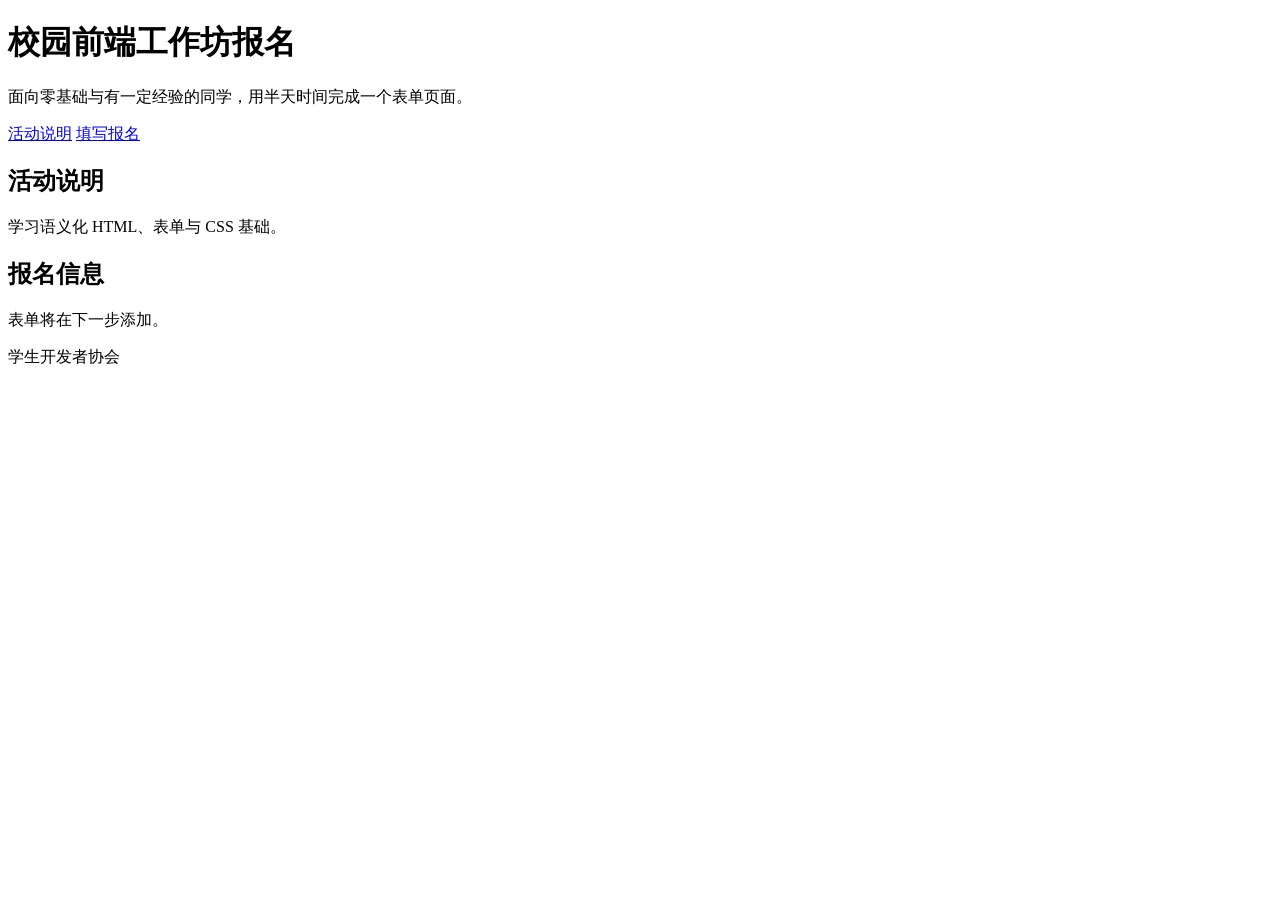
==== collect-form/index.html @ f502d07e "添加校园工作坊报名页语义骨架" ====
<!DOCTYPE html>
<html lang="zh-CN">
<head>
  <meta charset="UTF-8">
  <meta name="viewport" content="width=device-width, initial-scale=1.0">
  <title>校园前端工作坊报名</title>
</head>
<body>
  <header>
    <h1>校园前端工作坊报名</h1>
    <p>面向零基础与有一定经验的同学，用半天时间完成一个表单页面。</p>
  </header>
  <nav>
    <a href="#about">活动说明</a>
    <a href="#signup">填写报名</a>
  </nav>
  <main>
    <section id="about"><h2>活动说明</h2><p>学习语义化 HTML、表单与 CSS 基础。</p></section>
    <section id="signup"><h2>报名信息</h2><p>表单将在下一步添加。</p></section>
  </main>
  <footer><p>学生开发者协会</p></footer>
</body>
</html>
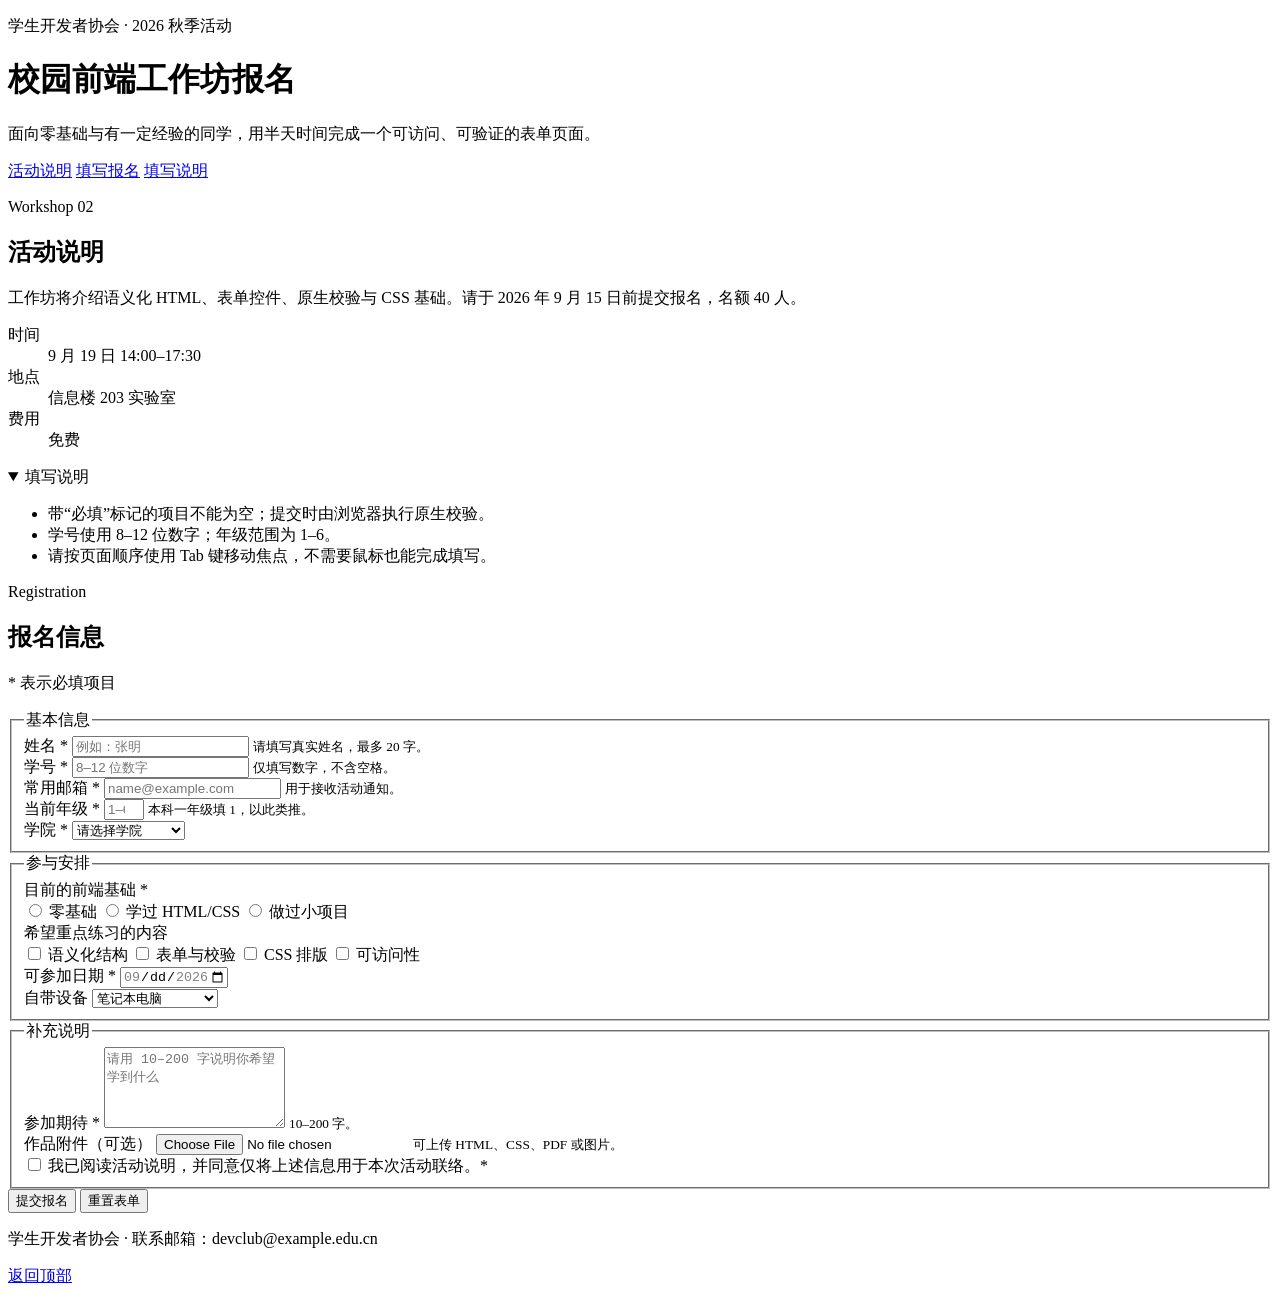
==== commit a72a85e5: "添加报名表单控件、分组与原生校验" ====
--- a/collect-form/index.html
+++ b/collect-form/index.html
@@ -3,21 +3,162 @@
 <head>
   <meta charset="UTF-8">
   <meta name="viewport" content="width=device-width, initial-scale=1.0">
+  <meta name="description" content="校园前端工作坊报名信息采集页">
   <title>校园前端工作坊报名</title>
+  <link rel="stylesheet" href="css/style.css">
 </head>
 <body>
-  <header>
+  <header class="site-header">
+    <p class="eyebrow">学生开发者协会 · 2026 秋季活动</p>
     <h1>校园前端工作坊报名</h1>
-    <p>面向零基础与有一定经验的同学，用半天时间完成一个表单页面。</p>
+    <p>面向零基础与有一定经验的同学，用半天时间完成一个可访问、可验证的表单页面。</p>
   </header>
-  <nav>
+
+  <nav aria-label="页面导航">
     <a href="#about">活动说明</a>
     <a href="#signup">填写报名</a>
+    <a href="#notes">填写说明</a>
   </nav>
+
   <main>
-    <section id="about"><h2>活动说明</h2><p>学习语义化 HTML、表单与 CSS 基础。</p></section>
-    <section id="signup"><h2>报名信息</h2><p>表单将在下一步添加。</p></section>
+    <section id="about" class="intro" aria-labelledby="about-title">
+      <div>
+        <p class="section-kicker">Workshop 02</p>
+        <h2 id="about-title">活动说明</h2>
+        <p>工作坊将介绍语义化 HTML、表单控件、原生校验与 CSS 基础。请于 2026 年 9 月 15 日前提交报名，名额 40 人。</p>
+      </div>
+      <dl class="facts">
+        <div><dt>时间</dt><dd>9 月 19 日 14:00–17:30</dd></div>
+        <div><dt>地点</dt><dd>信息楼 203 实验室</dd></div>
+        <div><dt>费用</dt><dd>免费</dd></div>
+      </dl>
+    </section>
+
+    <section id="notes" aria-labelledby="notes-title">
+      <details open>
+        <summary id="notes-title">填写说明</summary>
+        <ul>
+          <li>带“必填”标记的项目不能为空；提交时由浏览器执行原生校验。</li>
+          <li>学号使用 8–12 位数字；年级范围为 1–6。</li>
+          <li>请按页面顺序使用 Tab 键移动焦点，不需要鼠标也能完成填写。</li>
+        </ul>
+      </details>
+    </section>
+
+    <section id="signup" aria-labelledby="signup-title">
+      <p class="section-kicker">Registration</p>
+      <h2 id="signup-title">报名信息</h2>
+      <p class="required-note"><span aria-hidden="true">*</span> 表示必填项目</p>
+
+      <form action="#" method="get">
+        <fieldset>
+          <legend>基本信息</legend>
+          <div class="form-grid">
+            <div class="field">
+              <label for="student-name">姓名 <span aria-hidden="true">*</span></label>
+              <input type="text" id="student-name" name="student_name" placeholder="例如：张明" autocomplete="name" maxlength="20" required>
+              <small>请填写真实姓名，最多 20 字。</small>
+            </div>
+
+            <div class="field">
+              <label for="student-id">学号 <span aria-hidden="true">*</span></label>
+              <input type="text" id="student-id" name="student_id" inputmode="numeric" placeholder="8–12 位数字" pattern="[0-9]{8,12}" title="请输入 8 至 12 位数字学号" required>
+              <small>仅填写数字，不含空格。</small>
+            </div>
+
+            <div class="field">
+              <label for="email">常用邮箱 <span aria-hidden="true">*</span></label>
+              <input type="email" id="email" name="email" placeholder="name@example.com" autocomplete="email" required>
+              <small>用于接收活动通知。</small>
+            </div>
+
+            <div class="field">
+              <label for="grade">当前年级 <span aria-hidden="true">*</span></label>
+              <input type="number" id="grade" name="grade" min="1" max="6" placeholder="1–6" required>
+              <small>本科一年级填 1，以此类推。</small>
+            </div>
+
+            <div class="field full-width">
+              <label for="college">学院 <span aria-hidden="true">*</span></label>
+              <select id="college" name="college" required>
+                <option value="">请选择学院</option>
+                <option value="information">信息学院</option>
+                <option value="software">软件学院</option>
+                <option value="math">数学与统计学院</option>
+                <option value="other">其他学院</option>
+              </select>
+            </div>
+          </div>
+        </fieldset>
+
+        <fieldset>
+          <legend>参与安排</legend>
+          <div class="field">
+            <span class="field-label">目前的前端基础 <span aria-hidden="true">*</span></span>
+            <div class="options">
+              <label><input type="radio" name="experience" value="beginner" required> 零基础</label>
+              <label><input type="radio" name="experience" value="basic"> 学过 HTML/CSS</label>
+              <label><input type="radio" name="experience" value="project"> 做过小项目</label>
+            </div>
+          </div>
+
+          <div class="field">
+            <span class="field-label">希望重点练习的内容</span>
+            <div class="options">
+              <label><input type="checkbox" name="interest" value="semantic"> 语义化结构</label>
+              <label><input type="checkbox" name="interest" value="form"> 表单与校验</label>
+              <label><input type="checkbox" name="interest" value="css"> CSS 排版</label>
+              <label><input type="checkbox" name="interest" value="accessibility"> 可访问性</label>
+            </div>
+          </div>
+
+          <div class="form-grid">
+            <div class="field">
+              <label for="preferred-date">可参加日期 <span aria-hidden="true">*</span></label>
+              <input type="date" id="preferred-date" name="preferred_date" min="2026-09-12" max="2026-09-30" required>
+            </div>
+
+            <div class="field">
+              <label for="device">自带设备</label>
+              <select id="device" name="device">
+                <option value="laptop">笔记本电脑</option>
+                <option value="shared">需要借用机房设备</option>
+              </select>
+            </div>
+          </div>
+        </fieldset>
+
+        <fieldset>
+          <legend>补充说明</legend>
+          <div class="field">
+            <label for="expectation">参加期待 <span aria-hidden="true">*</span></label>
+            <textarea id="expectation" name="expectation" rows="5" placeholder="请用 10–200 字说明你希望学到什么" minlength="10" maxlength="200" required></textarea>
+            <small>10–200 字。</small>
+          </div>
+
+          <div class="field">
+            <label for="work-sample">作品附件（可选）</label>
+            <input type="file" id="work-sample" name="work_sample" accept=".html,.css,.pdf,image/*">
+            <small>可上传 HTML、CSS、PDF 或图片。</small>
+          </div>
+
+          <label class="consent">
+            <input type="checkbox" name="consent" value="yes" required>
+            <span>我已阅读活动说明，并同意仅将上述信息用于本次活动联络。<span aria-hidden="true">*</span></span>
+          </label>
+        </fieldset>
+
+        <div class="form-actions">
+          <button type="submit">提交报名</button>
+          <button type="reset" class="secondary">重置表单</button>
+        </div>
+      </form>
+    </section>
   </main>
-  <footer><p>学生开发者协会</p></footer>
+
+  <footer>
+    <p>学生开发者协会 · 联系邮箱：devclub@example.edu.cn</p>
+    <a href="#top" aria-label="返回页面顶部">返回顶部</a>
+  </footer>
 </body>
 </html>
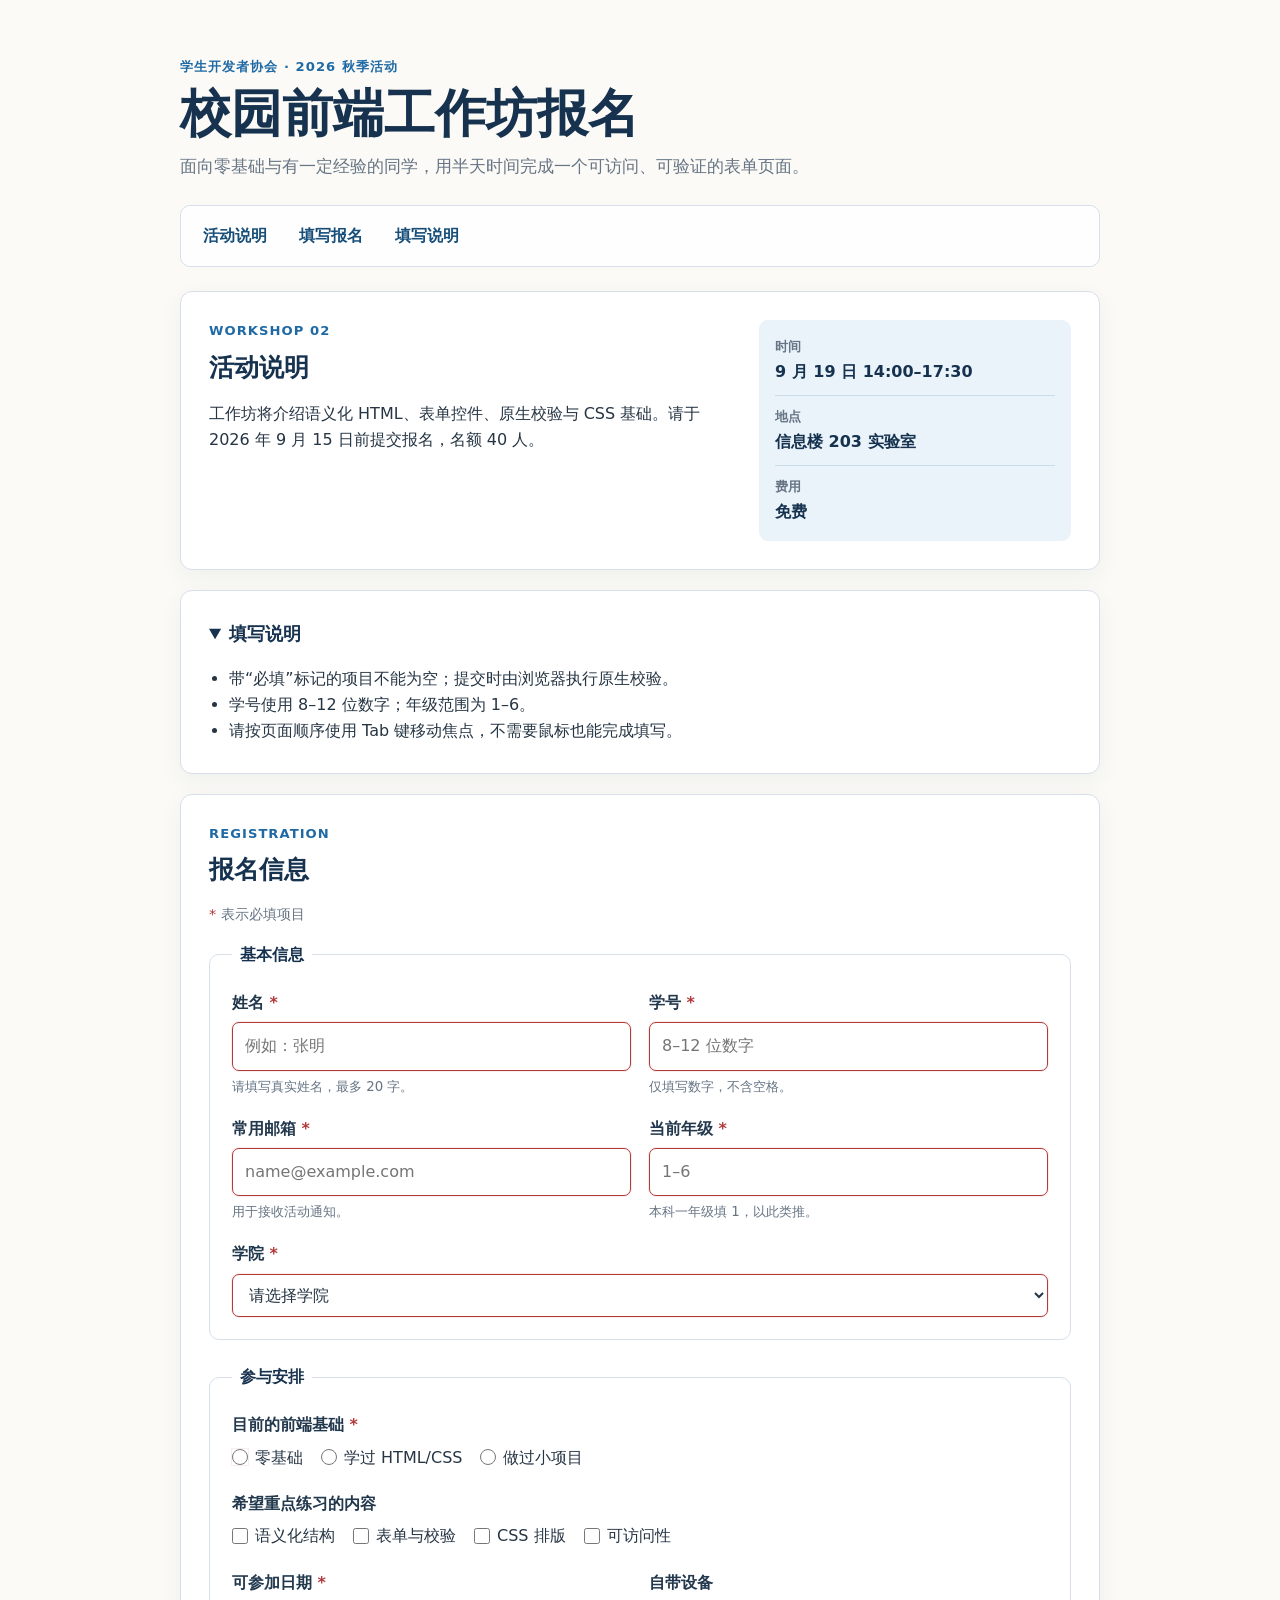
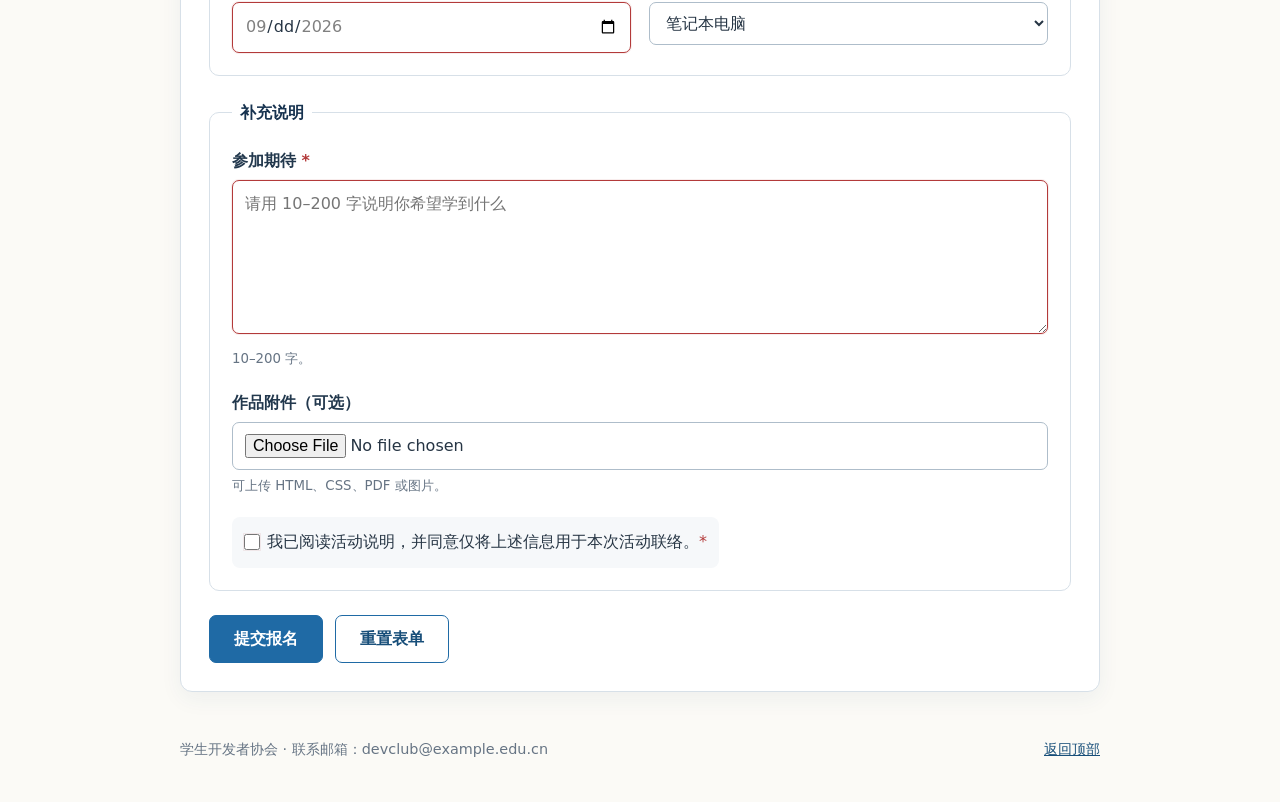
==== commit 944cd78c: "补充测试证据与课堂实践进度报告" ====
--- a/collect-form/index.html
+++ b/collect-form/index.html
@@ -7,7 +7,7 @@
   <title>校园前端工作坊报名</title>
   <link rel="stylesheet" href="css/style.css">
 </head>
-<body>
+<body id="top">
   <header class="site-header">
     <p class="eyebrow">学生开发者协会 · 2026 秋季活动</p>
     <h1>校园前端工作坊报名</h1>
--- a/collect-form/css/style.css
+++ b/collect-form/css/style.css
@@ -0,0 +1,389 @@
+* {
+  box-sizing: border-box;
+}
+
+:root {
+  color-scheme: light;
+  --navy: #16324f;
+  --blue: #1f6aa5;
+  --blue-dark: #174e79;
+  --blue-soft: #eaf3fa;
+  --cream: #fbfaf6;
+  --paper: #ffffff;
+  --text: #263544;
+  --muted: #667484;
+  --line: #d7e0e8;
+  --danger: #b33a3a;
+  --success: #2e7d55;
+}
+
+html {
+  scroll-behavior: smooth;
+}
+
+body {
+  min-width: 320px;
+  margin: 0;
+  color: var(--text);
+  background: var(--cream);
+  font-family: "Microsoft YaHei", "PingFang SC", system-ui, sans-serif;
+  font-size: 16px;
+  line-height: 1.65;
+}
+
+.site-header,
+nav,
+main,
+footer {
+  width: min(920px, calc(100% - 32px));
+  margin-right: auto;
+  margin-left: auto;
+}
+
+.site-header {
+  padding: 56px 0 24px;
+}
+
+.eyebrow,
+.section-kicker {
+  margin: 0 0 6px;
+  color: var(--blue);
+  font-size: 0.82rem;
+  font-weight: 700;
+  letter-spacing: 0.08em;
+  text-transform: uppercase;
+}
+
+h1,
+h2,
+p {
+  margin-top: 0;
+}
+
+h1 {
+  max-width: 680px;
+  margin-bottom: 10px;
+  color: var(--navy);
+  font-size: clamp(2rem, 5vw, 3.2rem);
+  line-height: 1.16;
+}
+
+.site-header > p:last-child {
+  max-width: 720px;
+  margin-bottom: 0;
+  color: var(--muted);
+  font-size: 1.05rem;
+}
+
+nav {
+  display: flex;
+  gap: 8px;
+  padding: 10px;
+  border: 1px solid var(--line);
+  border-radius: 10px;
+  background: rgb(255 255 255 / 88%);
+}
+
+nav a {
+  padding: 7px 12px;
+  border-radius: 7px;
+  color: var(--blue-dark);
+  font-weight: 600;
+  text-decoration: none;
+}
+
+nav a:hover {
+  background: var(--blue-soft);
+}
+
+main {
+  padding: 24px 0 10px;
+}
+
+section {
+  margin-bottom: 20px;
+  padding: 28px;
+  border: 1px solid var(--line);
+  border-radius: 12px;
+  background: var(--paper);
+  box-shadow: 0 7px 22px rgb(34 64 96 / 6%);
+}
+
+.intro {
+  display: grid;
+  grid-template-columns: 1.25fr 0.75fr;
+  gap: 30px;
+  align-items: start;
+}
+
+h2 {
+  margin-bottom: 12px;
+  color: var(--navy);
+  font-size: 1.55rem;
+}
+
+.facts {
+  margin: 0;
+  padding: 16px;
+  border-radius: 9px;
+  background: var(--blue-soft);
+}
+
+.facts div + div {
+  margin-top: 10px;
+  padding-top: 10px;
+  border-top: 1px solid #c9dce9;
+}
+
+.facts dt {
+  color: var(--muted);
+  font-size: 0.82rem;
+  font-weight: 700;
+}
+
+.facts dd {
+  margin: 1px 0 0;
+  color: var(--navy);
+  font-weight: 600;
+}
+
+details summary {
+  color: var(--navy);
+  font-size: 1.15rem;
+  font-weight: 700;
+  cursor: pointer;
+}
+
+details ul {
+  margin-bottom: 0;
+  padding-left: 1.25rem;
+}
+
+.required-note {
+  color: var(--muted);
+  font-size: 0.9rem;
+}
+
+.required-note span,
+label span[aria-hidden="true"],
+.field-label span[aria-hidden="true"],
+.consent span span[aria-hidden="true"] {
+  color: var(--danger);
+}
+
+fieldset {
+  margin: 0 0 24px;
+  padding: 22px;
+  border: 1px solid var(--line);
+  border-radius: 10px;
+}
+
+legend {
+  padding: 0 8px;
+  color: var(--navy);
+  font-weight: 700;
+}
+
+.form-grid {
+  display: grid;
+  grid-template-columns: repeat(2, minmax(0, 1fr));
+  gap: 18px;
+}
+
+.field {
+  margin-bottom: 20px;
+}
+
+.form-grid .field,
+.field:last-child {
+  margin-bottom: 0;
+}
+
+.full-width {
+  grid-column: 1 / -1;
+}
+
+.field > label,
+.field-label {
+  display: block;
+  margin-bottom: 6px;
+  color: #22384d;
+  font-weight: 650;
+}
+
+input,
+select,
+textarea,
+button {
+  font: inherit;
+}
+
+input[type="text"],
+input[type="email"],
+input[type="number"],
+input[type="date"],
+input[type="file"],
+select,
+textarea {
+  width: 100%;
+  padding: 10px 12px;
+  border: 1px solid #aebdca;
+  border-radius: 7px;
+  color: var(--text);
+  background: #fff;
+}
+
+textarea {
+  min-height: 126px;
+  resize: vertical;
+}
+
+small {
+  display: block;
+  margin-top: 5px;
+  color: var(--muted);
+}
+
+.options {
+  display: flex;
+  flex-wrap: wrap;
+  gap: 10px 18px;
+}
+
+.options label,
+.consent {
+  display: inline-flex;
+  gap: 7px;
+  align-items: flex-start;
+  cursor: pointer;
+}
+
+input[type="radio"],
+input[type="checkbox"] {
+  width: 1rem;
+  height: 1rem;
+  margin: 0.27rem 0 0;
+  accent-color: var(--blue);
+}
+
+.consent {
+  padding: 12px;
+  border-radius: 8px;
+  background: #f6f8fa;
+}
+
+/* 研究任务一：不使用 JavaScript 的原生表单状态反馈。 */
+input:required:invalid,
+select:required:invalid,
+textarea:required:invalid {
+  border-color: var(--danger);
+  box-shadow: 0 0 0 1px rgb(179 58 58 / 9%);
+}
+
+input:required:valid,
+select:required:valid,
+textarea:required:valid {
+  border-color: var(--success);
+}
+
+input:focus,
+select:focus,
+textarea:focus,
+button:focus,
+summary:focus,
+a:focus {
+  outline: 3px solid rgb(31 106 165 / 24%);
+  outline-offset: 2px;
+  border-color: var(--blue);
+}
+
+.form-actions {
+  display: flex;
+  gap: 12px;
+}
+
+button {
+  padding: 10px 24px;
+  border: 1px solid var(--blue);
+  border-radius: 7px;
+  color: #fff;
+  background: var(--blue);
+  font-weight: 700;
+  cursor: pointer;
+}
+
+button:hover {
+  background: var(--blue-dark);
+}
+
+button.secondary {
+  color: var(--blue-dark);
+  background: #fff;
+}
+
+footer {
+  display: flex;
+  justify-content: space-between;
+  padding: 16px 0 40px;
+  color: var(--muted);
+  font-size: 0.9rem;
+}
+
+footer p {
+  margin-bottom: 0;
+}
+
+footer a {
+  color: var(--blue-dark);
+}
+
+@media (max-width: 700px) {
+  .site-header {
+    padding-top: 34px;
+  }
+
+  nav {
+    flex-wrap: wrap;
+  }
+
+  .intro,
+  .form-grid {
+    grid-template-columns: 1fr;
+  }
+
+  section,
+  fieldset {
+    padding: 20px;
+  }
+
+  .full-width {
+    grid-column: auto;
+  }
+}
+
+@media (max-width: 480px) {
+  .site-header,
+  nav,
+  main,
+  footer {
+    width: min(100% - 20px, 920px);
+  }
+
+  section {
+    padding: 17px;
+  }
+
+  fieldset {
+    padding: 15px;
+  }
+
+  .options,
+  .form-actions,
+  footer {
+    flex-direction: column;
+  }
+
+  button {
+    width: 100%;
+  }
+}
